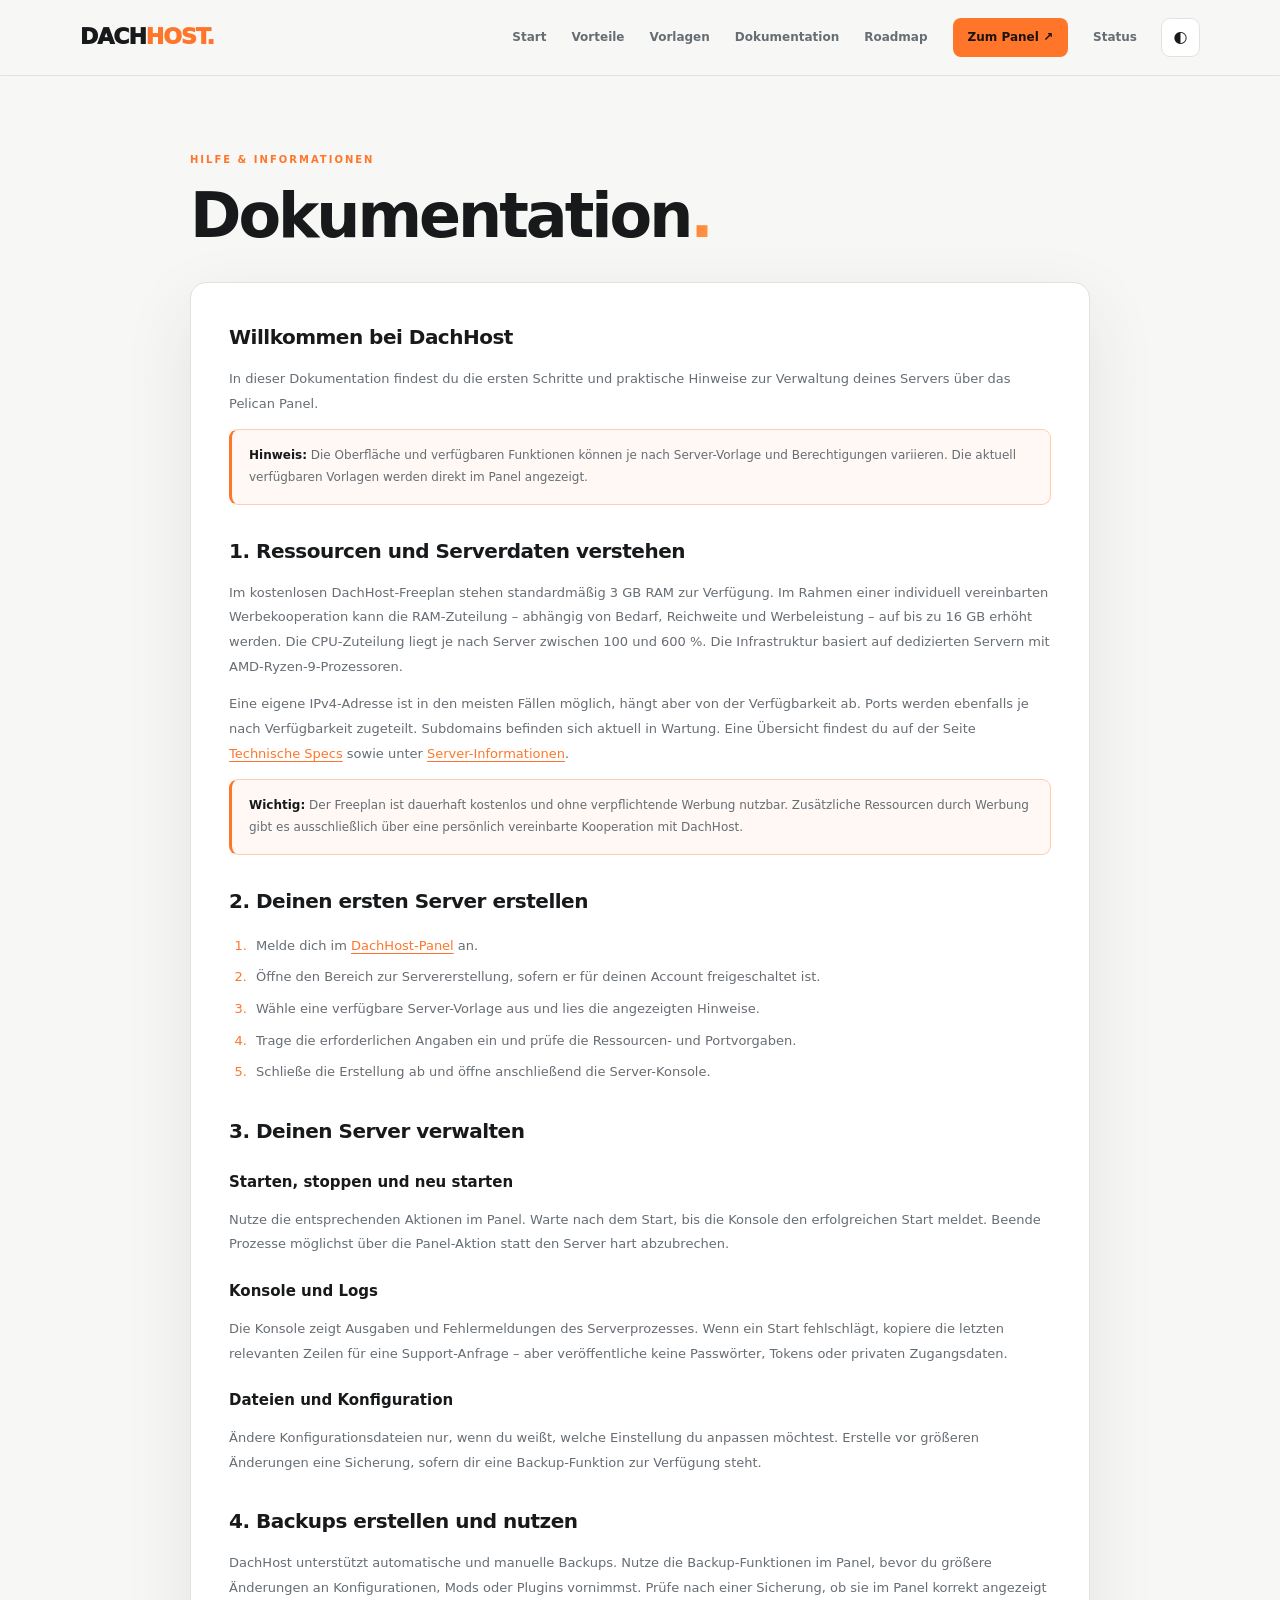
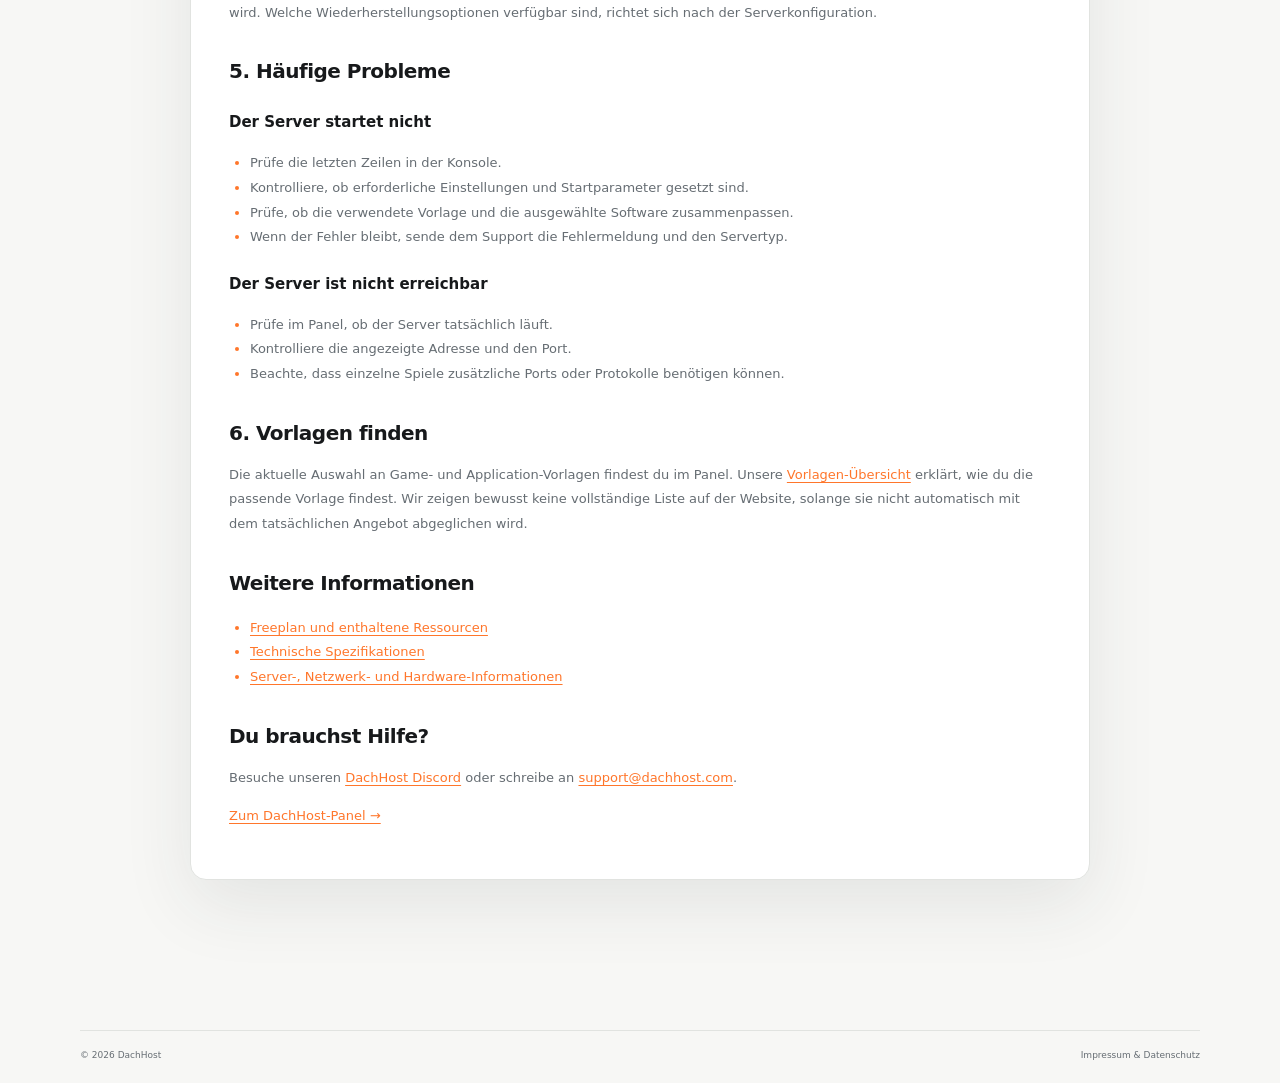
==== docs/index.html @ b63e8525 "Add clean URL route for docs" ====
<!doctype html>
<html lang="de" data-theme="auto">
<head>
  <meta charset="utf-8">
  <meta name="viewport" content="width=device-width, initial-scale=1">
  <meta name="theme-color" content="#111111">
  <meta name="description" content="Hilfe und Dokumentation für DachHost: Erfahre, wie du deinen Game-Server erstellst und über das Pelican Panel verwaltest.">
  <meta property="og:title" content="Dokumentation – DachHost">
  <meta property="og:description" content="Anleitungen und Hilfe rund um deinen DachHost-Server.">
  <title>Dokumentation – DachHost</title>
  <link rel="canonical" href="https://www.dachhost.com/docs/">
  <link rel="stylesheet" href="/style.css">
  <script>
    (() => {
      try {
        const saved = localStorage.getItem('dachhost-theme');
        document.documentElement.dataset.theme = saved === 'light' || saved === 'dark' ? saved : 'auto';
      } catch (_) {}
    })();
  </script>
</head>
<body>
  <a class="skip-link" href="#main">Zum Inhalt springen</a>
  <header class="site-header">
    <div class="container nav">
      <a class="logo" href="/" aria-label="DachHost Startseite">DACH<span>HOST</span><i>.</i></a>
      <nav id="primaryNav" aria-label="Hauptnavigation">
        <a href="/">Start</a><a href="/#vorteile">Vorteile</a><a href="/vorlagen/">Vorlagen</a><a href="/docs/" aria-current="page">Dokumentation</a><a href="/roadmap/">Roadmap</a>
        <a class="nav-cta" href="https://panel.dachhost.com">Zum Panel <span aria-hidden="true">↗</span></a>
      <a href="/status/">Status</a></nav>
      <div class="nav-tools">
        <button class="theme-toggle" id="themeToggle" type="button" aria-label="Farbschema wechseln" title="Farbschema wechseln">◐</button>
        <button class="menu-toggle" id="menuToggle" type="button" aria-label="Menü öffnen" aria-controls="primaryNav" aria-expanded="false">☰</button>
      </div>
    </div>
  </header>
  <main id="main" class="container content-page">
    <div class="eyebrow">HILFE & INFORMATIONEN</div>
    <h1>Dokumentation<span class="gradient-text">.</span></h1>
    <div class="content-panel">
      <h2>Willkommen bei DachHost</h2>
      <p>In dieser Dokumentation findest du die ersten Schritte und praktische Hinweise zur Verwaltung deines Servers über das Pelican Panel.</p>
      <div class="notice"><strong>Hinweis:</strong> Die Oberfläche und verfügbaren Funktionen können je nach Server-Vorlage und Berechtigungen variieren. Die aktuell verfügbaren Vorlagen werden direkt im Panel angezeigt.</div>
      <h2>1. Ressourcen und Serverdaten verstehen</h2>
      <p>Im kostenlosen DachHost-Freeplan stehen standardmäßig 3 GB RAM zur Verfügung. Im Rahmen einer individuell vereinbarten Werbekooperation kann die RAM-Zuteilung – abhängig von Bedarf, Reichweite und Werbeleistung – auf bis zu 16 GB erhöht werden. Die CPU-Zuteilung liegt je nach Server zwischen 100 und 600 %. Die Infrastruktur basiert auf dedizierten Servern mit AMD-Ryzen-9-Prozessoren.</p>
      <p>Eine eigene IPv4-Adresse ist in den meisten Fällen möglich, hängt aber von der Verfügbarkeit ab. Ports werden ebenfalls je nach Verfügbarkeit zugeteilt. Subdomains befinden sich aktuell in Wartung. Eine Übersicht findest du auf der Seite <a href="/specs/">Technische Specs</a> sowie unter <a href="/info/">Server-Informationen</a>.</p>
      <div class="notice"><strong>Wichtig:</strong> Der Freeplan ist dauerhaft kostenlos und ohne verpflichtende Werbung nutzbar. Zusätzliche Ressourcen durch Werbung gibt es ausschließlich über eine persönlich vereinbarte Kooperation mit DachHost.</div>
      <h2>2. Deinen ersten Server erstellen</h2>
      <ol>
        <li>Melde dich im <a href="https://panel.dachhost.com">DachHost-Panel</a> an.</li>
        <li>Öffne den Bereich zur Servererstellung, sofern er für deinen Account freigeschaltet ist.</li>
        <li>Wähle eine verfügbare Server-Vorlage aus und lies die angezeigten Hinweise.</li>
        <li>Trage die erforderlichen Angaben ein und prüfe die Ressourcen- und Portvorgaben.</li>
        <li>Schließe die Erstellung ab und öffne anschließend die Server-Konsole.</li>
      </ol>
      <h2>3. Deinen Server verwalten</h2>
      <h3>Starten, stoppen und neu starten</h3>
      <p>Nutze die entsprechenden Aktionen im Panel. Warte nach dem Start, bis die Konsole den erfolgreichen Start meldet. Beende Prozesse möglichst über die Panel-Aktion statt den Server hart abzubrechen.</p>
      <h3>Konsole und Logs</h3>
      <p>Die Konsole zeigt Ausgaben und Fehlermeldungen des Serverprozesses. Wenn ein Start fehlschlägt, kopiere die letzten relevanten Zeilen für eine Support-Anfrage – aber veröffentliche keine Passwörter, Tokens oder privaten Zugangsdaten.</p>
      <h3>Dateien und Konfiguration</h3>
      <p>Ändere Konfigurationsdateien nur, wenn du weißt, welche Einstellung du anpassen möchtest. Erstelle vor größeren Änderungen eine Sicherung, sofern dir eine Backup-Funktion zur Verfügung steht.</p>
      <h2>4. Backups erstellen und nutzen</h2>
      <p>DachHost unterstützt automatische und manuelle Backups. Nutze die Backup-Funktionen im Panel, bevor du größere Änderungen an Konfigurationen, Mods oder Plugins vornimmst. Prüfe nach einer Sicherung, ob sie im Panel korrekt angezeigt wird. Welche Wiederherstellungsoptionen verfügbar sind, richtet sich nach der Serverkonfiguration.</p>
      <h2>5. Häufige Probleme</h2>
      <h3>Der Server startet nicht</h3>
      <ul>
        <li>Prüfe die letzten Zeilen in der Konsole.</li>
        <li>Kontrolliere, ob erforderliche Einstellungen und Startparameter gesetzt sind.</li>
        <li>Prüfe, ob die verwendete Vorlage und die ausgewählte Software zusammenpassen.</li>
        <li>Wenn der Fehler bleibt, sende dem Support die Fehlermeldung und den Servertyp.</li>
      </ul>
      <h3>Der Server ist nicht erreichbar</h3>
      <ul>
        <li>Prüfe im Panel, ob der Server tatsächlich läuft.</li>
        <li>Kontrolliere die angezeigte Adresse und den Port.</li>
        <li>Beachte, dass einzelne Spiele zusätzliche Ports oder Protokolle benötigen können.</li>
      </ul>
      <h2>6. Vorlagen finden</h2>
      <p>Die aktuelle Auswahl an Game- und Application-Vorlagen findest du im Panel. Unsere <a href="/vorlagen/">Vorlagen-Übersicht</a> erklärt, wie du die passende Vorlage findest. Wir zeigen bewusst keine vollständige Liste auf der Website, solange sie nicht automatisch mit dem tatsächlichen Angebot abgeglichen wird.</p>
      <h2>Weitere Informationen</h2>
      <ul>
        <li><a href="/server/freeplan/">Freeplan und enthaltene Ressourcen</a></li>
        <li><a href="/specs/">Technische Spezifikationen</a></li>
        <li><a href="/info/">Server-, Netzwerk- und Hardware-Informationen</a></li>
      </ul>
      <h2>Du brauchst Hilfe?</h2>
      <p>Besuche unseren <a href="https://discord.gg/H95r4yZNXF" target="_blank" rel="noopener noreferrer">DachHost Discord</a> oder schreibe an <a href="mailto:support@dachhost.com">support@dachhost.com</a>.</p>
      <p><a href="https://panel.dachhost.com">Zum DachHost-Panel →</a></p>
    </div>
  </main>
  <footer class="footer">
    <div class="container footer-bottom"><span>© 2026 DachHost</span><a href="/legal/">Impressum & Datenschutz</a></div>
  </footer>
  <script>
    (() => {
      const root = document.documentElement;
      const themeButton = document.getElementById('themeToggle');
      const menuButton = document.getElementById('menuToggle');
      const nav = document.getElementById('primaryNav');
      themeButton.addEventListener('click', () => {
        const current = root.dataset.theme || 'auto';
        const next = current === 'dark' ? 'light' : current === 'light' ? 'auto' : 'dark';
        root.dataset.theme = next;
        try {
          if (next === 'auto') localStorage.removeItem('dachhost-theme');
          else localStorage.setItem('dachhost-theme', next);
        } catch (_) {}
      });
      menuButton.addEventListener('click', () => {
        const isOpen = nav.classList.toggle('open');
        menuButton.setAttribute('aria-expanded', String(isOpen));
        menuButton.setAttribute('aria-label', isOpen ? 'Menü schließen' : 'Menü öffnen');
      });
      nav.addEventListener('click', event => {
        if (event.target.closest('a') && nav.classList.contains('open')) {
          nav.classList.remove('open');
          menuButton.setAttribute('aria-expanded', 'false');
          menuButton.setAttribute('aria-label', 'Menü öffnen');
        }
      });
    })();
  </script>
</body>
</html>
---- style.css ----
:root {
  color-scheme: dark;
  --bg: #0b0c0e;
  --surface: #131518;
  --surface-2: #1b1e22;
  --surface-3: #22262b;
  --text: #f6f5f2;
  --muted: #a1a5aa;
  --line: #2b2e33;
  --orange: #ff762b;
  --orange-2: #ff9b4a;
  --header: rgba(11, 12, 14, .88);
  --shadow: 0 24px 70px #0006;
  --content-width: 1120px;
}
:root[data-theme="light"] {
  color-scheme: light;
  --bg: #f7f7f5;
  --surface: #fff;
  --surface-2: #f0f1ef;
  --surface-3: #e8eae7;
  --text: #17191b;
  --muted: #666d73;
  --line: #e1e3e0;
  --header: rgba(247, 247, 245, .9);
  --shadow: 0 24px 70px #29313a18;
}
@media (prefers-color-scheme: light) {
  :root[data-theme="auto"] {
    color-scheme: light;
    --bg: #f7f7f5;
    --surface: #fff;
    --surface-2: #f0f1ef;
    --surface-3: #e8eae7;
    --text: #17191b;
    --muted: #666d73;
    --line: #e1e3e0;
    --header: rgba(247, 247, 245, .9);
    --shadow: 0 24px 70px #29313a18;
  }
}
* { box-sizing: border-box; }
html { scroll-behavior: smooth; scroll-padding-top: 92px; }
body {
  margin: 0;
  background: var(--bg);
  color: var(--text);
  font-family: Inter, ui-sans-serif, system-ui, -apple-system, BlinkMacSystemFont, "Segoe UI", sans-serif;
  line-height: 1.65;
  transition: background .2s, color .2s;
}
a { color: inherit; text-decoration: none; }
button, input, textarea, select { font: inherit; }
button, a { -webkit-tap-highlight-color: transparent; }
a:focus-visible, button:focus-visible, summary:focus-visible {
  outline: 3px solid var(--orange-2);
  outline-offset: 4px;
}
.container { width: min(var(--content-width), calc(100% - 44px)); margin-inline: auto; }
.skip-link {
  position: absolute; left: 12px; top: -60px; z-index: 20;
  padding: 10px 14px; border-radius: 8px; background: var(--orange); color: #1b130e; font-weight: 800;
}
.skip-link:focus { top: 12px; }
.logo { font-size: 22px; font-weight: 950; letter-spacing: -1px; white-space: nowrap; }
.logo span, .logo i { color: var(--orange); font-style: normal; }
.site-header {
  height: 76px; position: sticky; top: 0; z-index: 10;
  background: var(--header); backdrop-filter: blur(16px);
  border-bottom: 1px solid var(--line);
}
.nav { height: 100%; display: flex; align-items: center; gap: 24px; }
.nav nav { margin-left: auto; display: flex; align-items: center; gap: 25px; }
.nav nav a { font-size: 12px; font-weight: 750; color: var(--muted); transition: color .18s, background .18s; }
.nav nav a:hover { color: var(--text); }
.nav nav .nav-cta { background: var(--orange); color: #1b130e; padding: 10px 15px; border-radius: 8px; }
.nav nav .nav-cta:hover { background: var(--orange-2); color: #1b130e; }
.nav-tools { display: flex; align-items: center; gap: 9px; }
.theme-toggle, .menu-toggle {
  width: 39px; height: 39px; border: 1px solid var(--line); border-radius: 9px;
  background: var(--surface); color: var(--text); cursor: pointer;
}
.menu-toggle { display: none; }
.hero {
  min-height: 600px; display: grid; grid-template-columns: 1.02fr .98fr;
  align-items: center; gap: 42px; padding-block: 76px;
}
.eyebrow { font-size: 10px; letter-spacing: 2px; color: var(--orange); font-weight: 900; }
.eyebrow-mark { font-size: 13px; }
h1 { font-size: clamp(54px, 6.5vw, 82px); letter-spacing: -5px; line-height: .99; margin: 24px 0; }
.gradient-text {
  background: linear-gradient(100deg, var(--orange), var(--orange-2));
  color: transparent; -webkit-background-clip: text; background-clip: text;
}
.lead { max-width: 535px; color: var(--muted); font-size: 15px; line-height: 1.9; }
.actions { display: flex; gap: 12px; flex-wrap: wrap; margin-top: 28px; }
.button {
  display: inline-flex; align-items: center; justify-content: center; gap: 12px;
  min-height: 46px; padding: 12px 18px; border-radius: 9px;
  font-size: 12px; font-weight: 850; transition: transform .18s, background .18s, border-color .18s;
}
.button:hover { transform: translateY(-2px); }
.primary { background: var(--orange); color: #1b130e; }
.primary:hover { background: var(--orange-2); }
.secondary { background: var(--surface); border: 1px solid var(--line); }
.secondary:hover { border-color: var(--orange); }
.note { font-size: 11px; color: var(--muted); margin-top: 22px; }
.note > span { color: var(--orange); font-weight: 900; }
.note b { color: var(--orange); padding-inline: 8px; }
.hero-art { min-height: 380px; display: grid; place-items: center; position: relative; isolation: isolate; }
.orbit { position: absolute; border: 1px solid #ff762b30; border-radius: 50%; z-index: -1; }
.orbit-one { width: 420px; height: 280px; transform: rotate(-24deg); }
.orbit-two { width: 350px; height: 235px; transform: rotate(28deg); border-color: #ff9b4a20; }
.server-card {
  position: relative; width: min(350px, 90%); padding: 22px;
  border: 1px solid #ffffff24; border-radius: 16px;
  background: linear-gradient(145deg, #252930, #101215);
  box-shadow: 0 30px 90px #0008, 0 0 65px #ff762b20;
  color: #f6f5f2; text-align: center; transform: rotate(-4deg);
}
.server-top, .server-bottom { display: flex; justify-content: space-between; gap: 8px; font-size: 8px; letter-spacing: 1px; color: #9ba0a7; }
.server-top b { color: var(--orange-2); }
.window-dots { color: #ff8c56; letter-spacing: 2px; }
.server-mark { font-size: 68px; font-weight: 950; letter-spacing: -7px; margin: 31px 0 4px; }
.server-mark span { color: var(--orange); }
.server-card strong { display: block; font-size: 12px; letter-spacing: 2px; }
.server-card small { color: #9ba0a7; }
.server-metrics { display: flex; justify-content: center; align-items: end; gap: 7px; height: 42px; margin: 22px 0; }
.server-metrics span { width: 8px; border-radius: 4px 4px 1px 1px; background: linear-gradient(var(--orange-2), var(--orange)); }
.server-metrics span:nth-child(1), .server-metrics span:nth-child(7) { height: 35%; }
.server-metrics span:nth-child(2), .server-metrics span:nth-child(5) { height: 65%; }
.server-metrics span:nth-child(3), .server-metrics span:nth-child(8) { height: 48%; }
.server-metrics span:nth-child(4), .server-metrics span:nth-child(6) { height: 100%; }
.server-bottom { border-top: 1px solid #ffffff25; padding-top: 14px; }
.server-bottom b { color: #9ba0a7; font-size: 7px; }
.float-tag {
  position: absolute; right: 0; top: 34px; background: var(--surface);
  border: 1px solid var(--line); padding: 11px 15px; border-radius: 8px;
  box-shadow: var(--shadow); font-size: 10px; font-weight: 900;
}
.float-tag span { color: var(--orange); }
.secondary-tag { right: auto; left: 0; top: auto; bottom: 28px; color: var(--muted); font-size: 9px; }
.trust-strip { border-block: 1px solid var(--line); background: var(--surface); }
.trust-inner { min-height: 78px; display: flex; justify-content: space-between; align-items: center; gap: 18px; flex-wrap: wrap; }
.trust-inner span { font-size: 9px; letter-spacing: 1px; color: var(--muted); }
.trust-inner b { font-size: 10px; letter-spacing: 1px; }
.trust-inner i { font-style: normal; color: var(--orange); }
.section { padding-block: 100px; }
.section-alt { background: var(--surface); border-block: 1px solid var(--line); padding-block: 92px; }
.section-heading { display: flex; align-items: end; justify-content: space-between; gap: 30px; margin-bottom: 36px; }
.section h2, .cta h2, .content-page > h1 {
  font-size: clamp(34px, 4vw, 48px); letter-spacing: -2px; line-height: 1.12; margin: 12px 0;
}
.section-heading p { max-width: 360px; color: var(--muted); font-size: 13px; }
.feature-grid { display: grid; grid-template-columns: repeat(3, 1fr); gap: 15px; }
.feature-card {
  padding: 25px; border: 1px solid var(--line); border-radius: 13px;
  background: var(--surface); min-height: 215px; transition: transform .18s, border-color .18s;
}
.feature-card:hover { transform: translateY(-3px); border-color: #ff762b75; }
.feature-icon {
  width: 42px; height: 42px; display: grid; place-items: center;
  border-radius: 11px; background: #ff762b18; color: var(--orange);
  font-size: 22px; font-weight: 900;
}
.feature-card h3 { font-size: 17px; margin: 19px 0 7px; }
.feature-card p, .step-card p { font-size: 12px; color: var(--muted); line-height: 1.85; margin: 0; }
.fine-print { font-size: 10px; color: var(--muted); margin-top: 20px; }
.steps-grid { display: grid; grid-template-columns: repeat(4, 1fr); gap: 14px; }
.step-card { padding: 23px; border: 1px solid var(--line); border-radius: 12px; background: var(--bg); }
.step-number { display: inline-block; color: var(--orange); font-size: 11px; font-weight: 950; letter-spacing: 1px; }
.step-card h3 { font-size: 16px; margin: 17px 0 8px; }
.offer-grid { display: grid; grid-template-columns: repeat(3, 1fr); gap: 16px; }
.offer-card {
  padding: 25px; border: 1px solid var(--line); border-radius: 13px;
  background: var(--surface); min-height: 340px; display: flex; flex-direction: column;
}
.offer-card.featured { border-color: #ff762b80; background: linear-gradient(150deg, #ff762b18, var(--surface) 60%); }
.offer-card small { color: var(--orange); font-size: 9px; letter-spacing: 1.4px; font-weight: 900; }
.offer-card h3 { font-size: 23px; margin: 25px 0 8px; }
.offer-card p, .offer-card li { font-size: 12px; color: var(--muted); line-height: 1.8; }
.offer-card ul { padding-left: 17px; margin: 12px 0 20px; }
.offer-card li::marker { color: var(--orange); }
.offer-card > a { margin-top: auto; border-top: 1px solid var(--line); padding-top: 15px; font-size: 11px; font-weight: 900; }
.offer-card > a:hover, .text-link:hover { color: var(--orange); }
.faq-layout { display: grid; grid-template-columns: .8fr 1.2fr; gap: 70px; }
.muted-copy { color: var(--muted); font-size: 13px; line-height: 1.9; max-width: 350px; }
.text-link { display: inline-block; margin-top: 14px; color: var(--orange); font-size: 12px; font-weight: 850; }
.faq-list { border-top: 1px solid var(--line); }
.faq-list details { border-bottom: 1px solid var(--line); padding: 18px 0; }
.faq-list summary { cursor: pointer; list-style: none; font-size: 13px; font-weight: 800; }
.faq-list summary::-webkit-details-marker { display: none; }
.faq-list summary::after { content: "+"; float: right; color: var(--orange); font-size: 18px; line-height: 1; }
.faq-list details[open] summary::after { content: "−"; }
.faq-list details p { margin: 12px 25px 0 0; color: var(--muted); font-size: 12px; line-height: 1.8; }
.faq-list details a { color: var(--orange); text-decoration: underline; text-underline-offset: 3px; }
.cta { padding: 65px 0; background: var(--surface); border-block: 1px solid var(--line); }
.cta-inner { display: flex; justify-content: space-between; align-items: center; gap: 25px; }
.cta h2 { margin-bottom: 0; }
.cta p { color: var(--muted); font-size: 12px; margin-bottom: 0; }
.footer { padding: 50px 0 20px; }
.footer-main { display: flex; justify-content: space-between; gap: 40px; padding-bottom: 40px; }
.footer-brand p { font-size: 11px; color: var(--muted); }
.footer-discord { display: inline-block; margin-top: 8px; color: var(--orange); font-size: 11px; font-weight: 800; }
.footer-links { display: flex; gap: 55px; }
.footer-links div { display: grid; gap: 10px; align-content: start; }
.footer-links b { font-size: 9px; letter-spacing: 1px; }
.footer-links a { font-size: 11px; color: var(--muted); }
.footer-links a:hover { color: var(--orange); }
.footer-bottom {
  border-top: 1px solid var(--line); padding-top: 17px; font-size: 9px; color: var(--muted);
  display: flex; justify-content: space-between; gap: 12px;
}
.footer-bottom i { color: var(--orange); font-style: normal; }

/* Shared content-page styles: documentation and legal pages */
.content-page { max-width: 900px; padding-top: 76px; padding-bottom: 100px; min-height: calc(100vh - 190px); }
.content-page > h1 { font-size: clamp(42px, 6vw, 62px); letter-spacing: -3px; margin: 12px 0 32px; }
.content-panel {
  padding: clamp(22px, 4vw, 38px); border: 1px solid var(--line);
  border-radius: 16px; background: var(--surface); box-shadow: var(--shadow);
}
.content-panel h2 { font-size: 20px; letter-spacing: -.5px; margin: 30px 0 10px; }
.content-panel h2:first-child { margin-top: 0; }
.content-panel h3 { font-size: 15px; margin: 22px 0 8px; }
.content-panel p, .content-panel li { color: var(--muted); font-size: 13px; line-height: 1.9; }
.content-panel ul { padding-left: 21px; }
.content-panel li::marker { color: var(--orange); }
.content-panel a { color: var(--orange); text-decoration: underline; text-underline-offset: 3px; }
.notice {
  padding: 15px 17px; border: 1px solid #ff762b55; border-left: 3px solid var(--orange);
  border-radius: 9px; background: #ff762b0d; color: var(--muted); font-size: 12px; line-height: 1.8;
}
.notice strong { color: var(--text); }
@media (max-width: 980px) {
  .nav nav { gap: 16px; }
  .nav nav a { font-size: 11px; }
  .hero { gap: 20px; }
  .trust-inner { justify-content: center; padding-block: 18px; }
  .trust-inner span { width: 100%; text-align: center; }
  .feature-grid { grid-template-columns: repeat(2, 1fr); }
  .steps-grid { grid-template-columns: repeat(2, 1fr); }
}
@media (max-width: 760px) {
  .hero { grid-template-columns: 1fr; padding-block: 60px; }
  .hero-copy { max-width: 620px; }
  .hero-art { min-height: 330px; }
  .section-heading { display: block; }
  .section-heading p { max-width: 520px; }
  .offer-grid { grid-template-columns: 1fr; }
  .offer-card { min-height: 0; }
  .faq-layout { grid-template-columns: 1fr; gap: 30px; }
  .footer-main { display: block; }
  .footer-links { margin-top: 30px; }
}
@media (max-width: 560px) {
  .container { width: calc(100% - 34px); }
  .site-header { height: 70px; }
  .nav { gap: 12px; }
  .nav nav {
    display: none; position: absolute; top: 69px; left: 0; right: 0;
    padding: 18px 22px 22px; background: var(--surface); border-bottom: 1px solid var(--line);
    box-shadow: var(--shadow); flex-direction: column; align-items: stretch; gap: 0;
  }
  .nav nav.open { display: flex; }
  .nav nav a { padding: 12px 4px; font-size: 13px; }
  .nav nav .nav-cta { text-align: center; margin-top: 8px; }
  .nav-tools { margin-left: auto; }
  .menu-toggle { display: block; }
  h1 { font-size: clamp(48px, 13vw, 60px); letter-spacing: -3px; }
  .hero { padding-block: 48px 35px; }
  .hero-art { min-height: 285px; }
  .orbit-one { width: 320px; height: 220px; }
  .orbit-two { width: 270px; height: 185px; }
  .server-card { width: min(290px, 90%); }
  .float-tag { right: -3px; top: 12px; }
  .secondary-tag { left: -3px; right: auto; top: auto; bottom: 5px; }
  .trust-inner { gap: 12px; }
  .trust-inner b { font-size: 8px; }
  .section { padding-block: 70px; }
  .section-alt { padding-block: 68px; }
  .feature-grid, .steps-grid { grid-template-columns: 1fr; }
  .feature-card { min-height: 0; }
  .cta-inner { display: block; }
  .cta .button { margin-top: 22px; }
  .footer-links { display: grid; grid-template-columns: 1fr 1fr; gap: 25px; }
  .footer-bottom { flex-direction: column; }
  .content-page { padding-top: 55px; padding-bottom: 70px; }
  .content-page > h1 { font-size: 45px; letter-spacing: -2px; }
}
@media (prefers-reduced-motion: reduce) {
  html { scroll-behavior: auto; }
  *, *::before, *::after { transition-duration: .01ms !important; animation-duration: .01ms !important; animation-iteration-count: 1 !important; }
}
/* Documentation lists and catalog components */
.content-panel ol { padding-left: 22px; }
.content-panel ol li { padding-left: 5px; margin: 7px 0; }
.catalog-intro { max-width: 720px; color: var(--muted); }
.catalog-grid { display: grid; grid-template-columns: repeat(2, 1fr); gap: 15px; margin-top: 28px; }
.catalog-card { padding: 24px; border: 1px solid var(--line); border-radius: 13px; background: var(--surface); }
.catalog-card .feature-icon { margin-bottom: 16px; }
.catalog-card h2 { margin: 0 0 8px; font-size: 18px; }
.catalog-card p { margin: 0; color: var(--muted); font-size: 12px; line-height: 1.85; }
.catalog-steps { display: grid; grid-template-columns: repeat(3, 1fr); gap: 12px; margin-top: 25px; }
.catalog-step { padding: 18px; border: 1px solid var(--line); border-radius: 11px; background: var(--bg); }
.catalog-step b { display: block; color: var(--orange); font-size: 11px; margin-bottom: 7px; }
.catalog-step span { color: var(--muted); font-size: 12px; line-height: 1.75; }
@media (max-width: 560px) { .catalog-grid, .catalog-steps { grid-template-columns: 1fr; } }

/* Search and category filters on the template guide */
.catalog-tools { margin-top: 28px; padding: 20px; border: 1px solid var(--line); border-radius: 13px; background: var(--surface); }
.catalog-search-label { display: block; margin-bottom: 8px; font-size: 12px; font-weight: 800; }
.catalog-search { width: 100%; min-height: 46px; padding: 11px 14px; border: 1px solid var(--line); border-radius: 9px; background: var(--bg); color: var(--text); outline-offset: 3px; }
.catalog-search:focus { border-color: var(--orange); outline: 2px solid #ff762b35; }
.catalog-filters { display: flex; flex-wrap: wrap; gap: 8px; margin-top: 14px; }
.catalog-filter { padding: 8px 13px; border: 1px solid var(--line); border-radius: 999px; background: var(--bg); color: var(--muted); cursor: pointer; font-size: 11px; font-weight: 800; }
.catalog-filter:hover, .catalog-filter.active { border-color: var(--orange); color: var(--text); background: #ff762b16; }
.catalog-result { color: var(--muted); font-size: 11px; margin: 13px 2px 0; }
.catalog-card[hidden] { display: none; }
.catalog-empty { margin: 18px 0; padding: 24px; border: 1px dashed var(--line); border-radius: 12px; color: var(--muted); text-align: center; font-size: 13px; }


/* Keep the navigation usable on tablets before switching to the mobile menu */
@media (max-width: 760px) {
  .nav nav {
    display: none;
    position: absolute;
    top: 75px;
    left: 0;
    right: 0;
    padding: 18px 22px 22px;
    background: var(--surface);
    border-bottom: 1px solid var(--line);
    box-shadow: var(--shadow);
    flex-direction: column;
    align-items: stretch;
    gap: 0;
  }
  .nav nav.open { display: flex; }
  .nav nav a { padding: 12px 4px; font-size: 13px; }
  .nav nav .nav-cta { text-align: center; margin-top: 8px; }
  .nav-tools { margin-left: auto; }
  .menu-toggle { display: inline-flex; }
}


/* Roadmap page */
.roadmap-intro { max-width: 760px; color: var(--muted); font-size: 15px; line-height: 1.9; }
.roadmap-notice { margin-top: 22px; }
.roadmap-section { margin-top: 54px; }
.roadmap-section-heading { display: flex; align-items: end; justify-content: space-between; gap: 16px; margin-bottom: 20px; }
.roadmap-section-heading h2 { margin: 8px 0 0; font-size: clamp(25px, 4vw, 34px); letter-spacing: -1px; }
.roadmap-count { color: var(--muted); font-size: 11px; }
.roadmap-grid { display: grid; grid-template-columns: repeat(3, minmax(0, 1fr)); gap: 14px; }
.roadmap-card { min-width: 0; padding: 22px; border: 1px solid var(--line); border-radius: 14px; background: var(--surface); }
.roadmap-card-top { display: flex; align-items: center; justify-content: space-between; gap: 10px; margin-bottom: 18px; }
.roadmap-icon { display: grid; place-items: center; width: 38px; height: 38px; border-radius: 10px; background: #ff762b16; color: var(--orange); font-size: 19px; }
.roadmap-status { padding: 5px 9px; border: 1px solid var(--line); border-radius: 999px; color: var(--muted); font-size: 10px; font-weight: 800; white-space: nowrap; }
.status-review { border-color: #ff762b55; color: var(--orange); }
.status-idea { background: var(--surface-2); }
.roadmap-card h3 { margin: 0 0 9px; font-size: 17px; letter-spacing: -.3px; }
.roadmap-card p { min-height: 92px; margin: 0; color: var(--muted); font-size: 12px; line-height: 1.85; }
.roadmap-meta { margin-top: 17px; padding-top: 13px; border-top: 1px solid var(--line); color: var(--muted); font-size: 10px; }
.roadmap-feedback { margin-top: 34px; }
.roadmap-feedback h2 { margin-top: 0; }
.roadmap-feedback .actions { margin-top: 18px; }
@media (max-width: 900px) { .roadmap-grid { grid-template-columns: repeat(2, minmax(0, 1fr)); } }
@media (max-width: 560px) { .roadmap-grid { grid-template-columns: 1fr; } .roadmap-card p { min-height: 0; } .roadmap-section-heading { align-items: start; flex-direction: column; } }
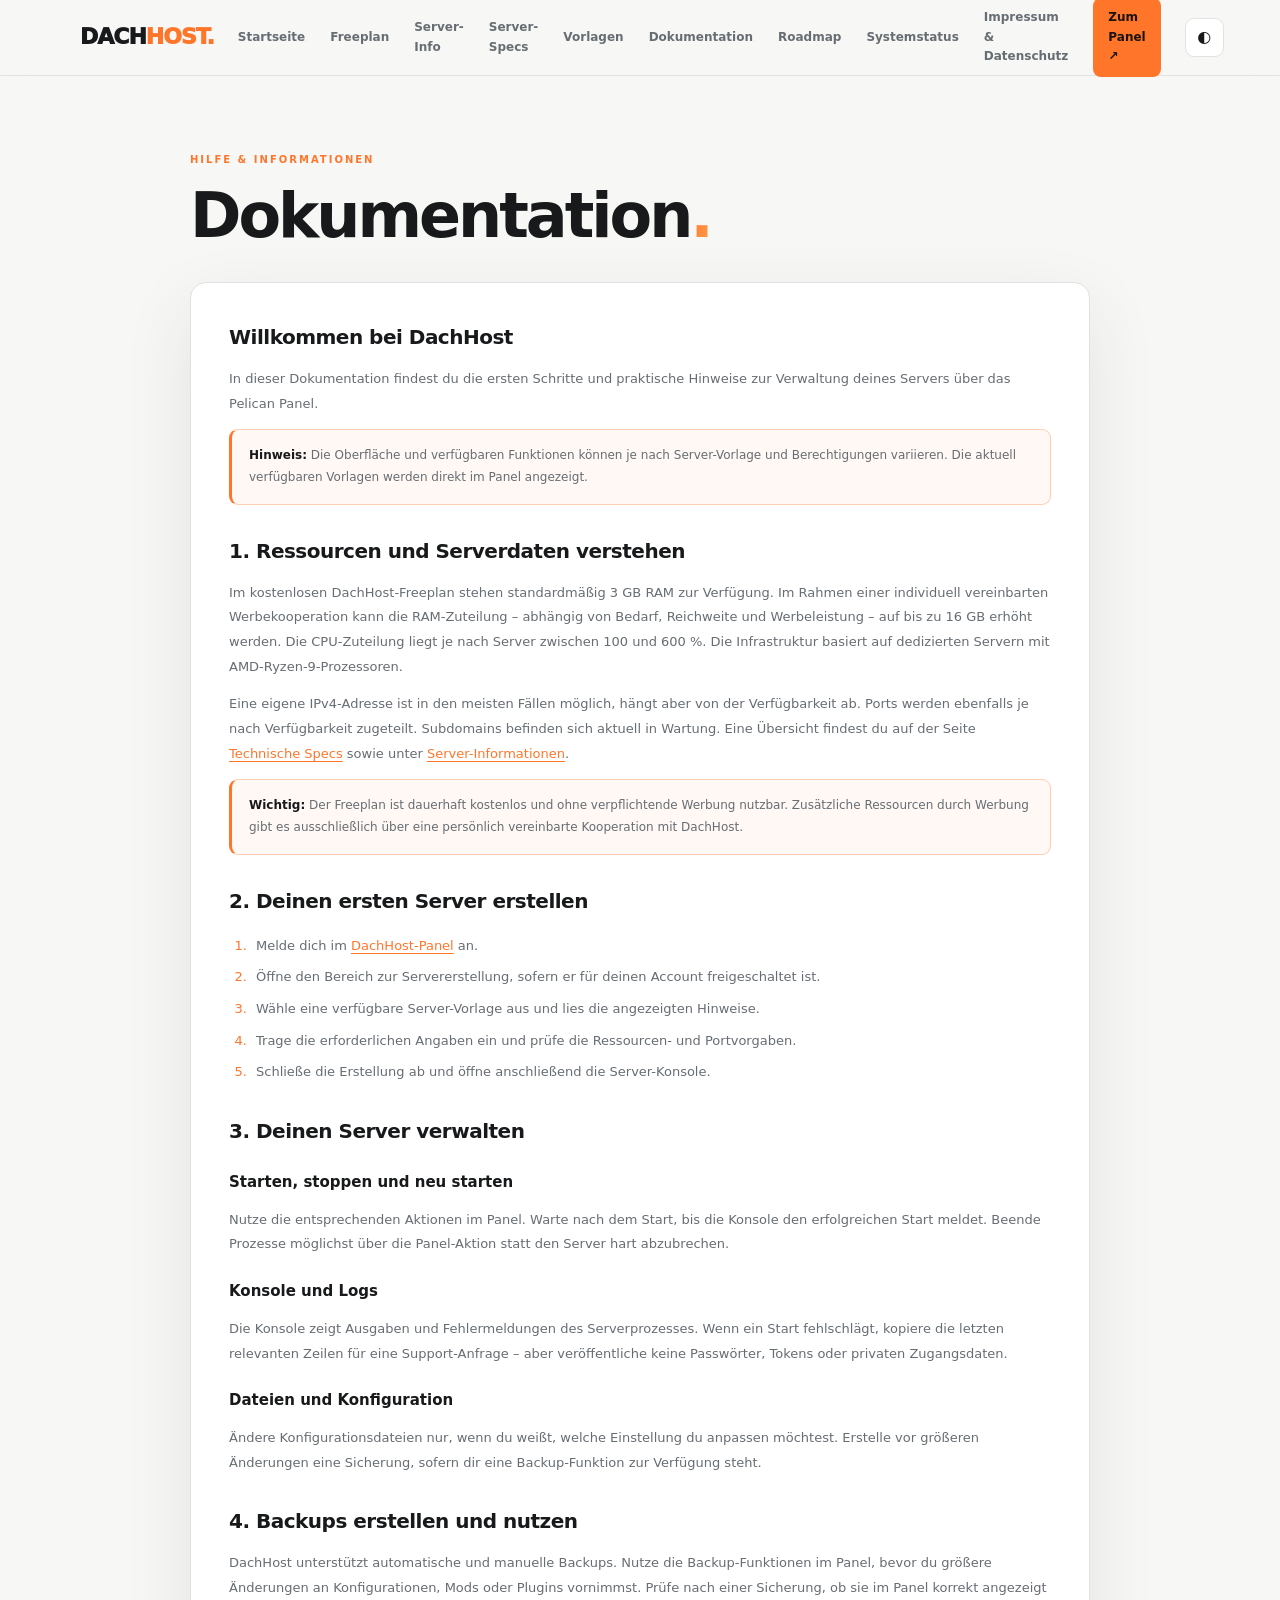
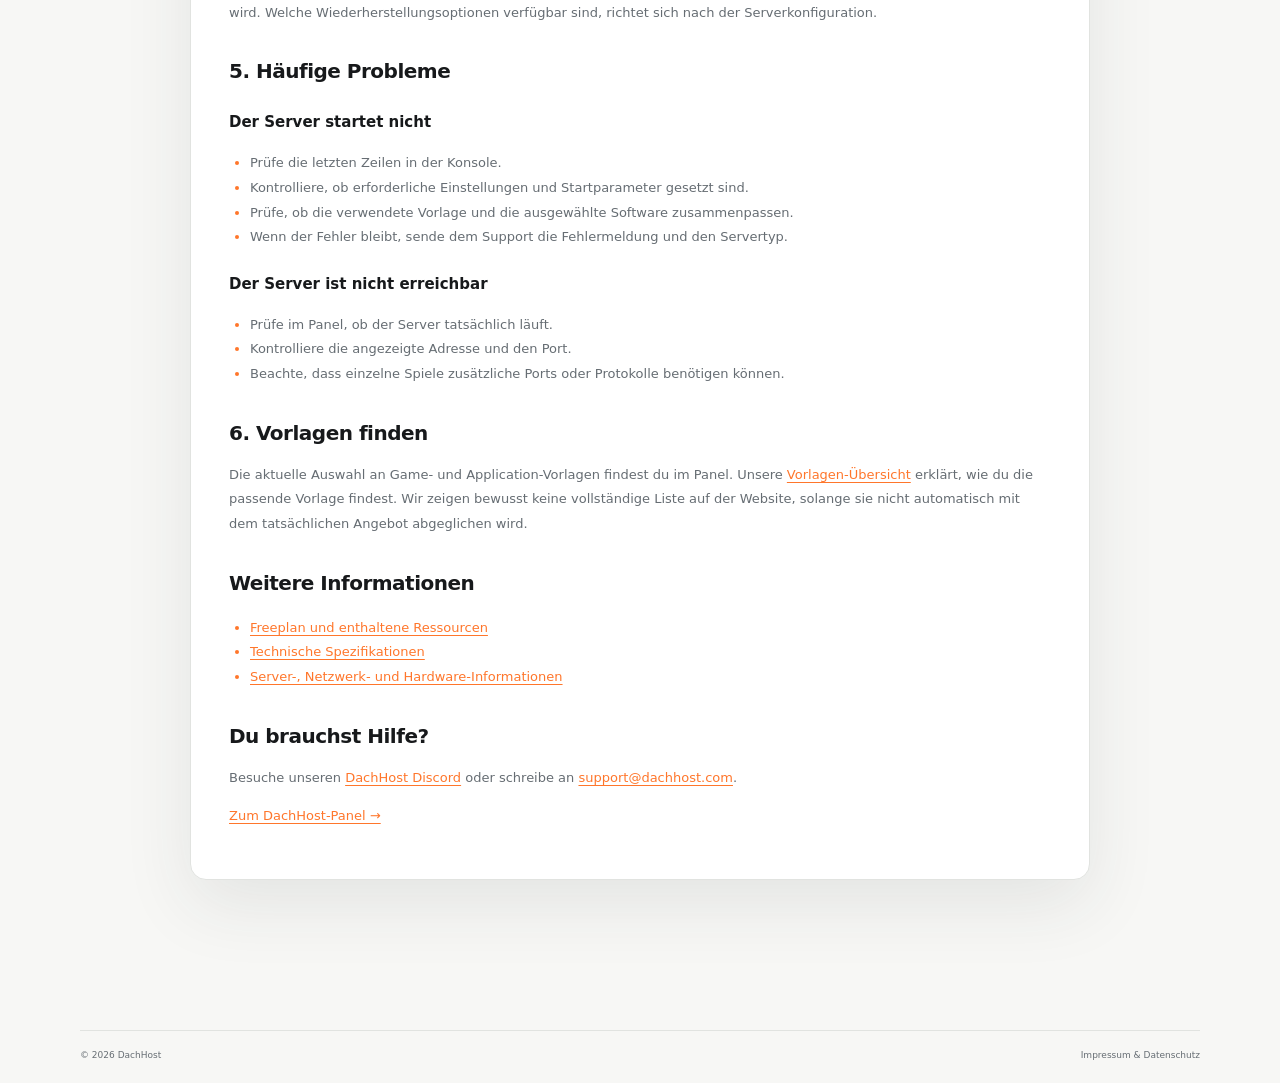
==== commit 1301e349: "Add complete site-wide hamburger navigation" ====
--- a/docs/index.html
+++ b/docs/index.html
@@ -25,9 +25,17 @@
     <div class="container nav">
       <a class="logo" href="/" aria-label="DachHost Startseite">DACH<span>HOST</span><i>.</i></a>
       <nav id="primaryNav" aria-label="Hauptnavigation">
-        <a href="/">Start</a><a href="/#vorteile">Vorteile</a><a href="/vorlagen/">Vorlagen</a><a href="/docs/" aria-current="page">Dokumentation</a><a href="/roadmap/">Roadmap</a>
-        <a class="nav-cta" href="https://panel.dachhost.com">Zum Panel <span aria-hidden="true">↗</span></a>
-      <a href="/status/">Status</a></nav>
+<a href="/">Startseite</a>
+<a href="/server/freeplan/">Freeplan</a>
+<a href="/info/">Server-Info</a>
+<a href="/specs/">Server-Specs</a>
+<a href="/vorlagen/">Vorlagen</a>
+<a href="/docs/">Dokumentation</a>
+<a href="/roadmap/">Roadmap</a>
+<a href="/status/">Systemstatus</a>
+<a href="/legal/">Impressum & Datenschutz</a>
+<a class="nav-cta" href="https://panel.dachhost.com">Zum Panel <span aria-hidden="true">↗</span></a>
+</nav>
       <div class="nav-tools">
         <button class="theme-toggle" id="themeToggle" type="button" aria-label="Farbschema wechseln" title="Farbschema wechseln">◐</button>
         <button class="menu-toggle" id="menuToggle" type="button" aria-label="Menü öffnen" aria-controls="primaryNav" aria-expanded="false">☰</button>
--- a/style.css
+++ b/style.css
@@ -366,3 +366,47 @@
 .roadmap-feedback .actions { margin-top: 18px; }
 @media (max-width: 900px) { .roadmap-grid { grid-template-columns: repeat(2, minmax(0, 1fr)); } }
 @media (max-width: 560px) { .roadmap-grid { grid-template-columns: 1fr; } .roadmap-card p { min-height: 0; } .roadmap-section-heading { align-items: start; flex-direction: column; } }
+
+/* Systemstatus */
+.status-incident{margin:28px 0;padding:clamp(22px,4vw,36px);border:1px solid rgba(239,68,68,.55);border-radius:22px;background:linear-gradient(135deg,rgba(127,29,29,.22),rgba(127,29,29,.06))}
+.status-incident-label{display:flex;align-items:center;gap:10px;color:#ef4444;font-size:.78rem;font-weight:800;letter-spacing:.12em}
+.status-pulse{width:10px;height:10px;border-radius:50%;background:#ef4444;box-shadow:0 0 0 6px rgba(239,68,68,.13)}
+.status-incident h2{margin:18px 0 10px;font-size:clamp(1.5rem,4vw,2.25rem)}
+.status-incident>p{max-width:760px;color:var(--muted,#a1a1aa);line-height:1.7}
+.status-meta{display:flex;flex-wrap:wrap;gap:12px 28px;margin-top:22px;font-size:.9rem}
+.status-service-row{display:flex;justify-content:space-between;align-items:center;gap:16px;padding:18px 0;border-bottom:1px solid var(--line,rgba(128,128,128,.2))}
+.status-service-row small{display:block;margin-top:5px;color:var(--muted,#a1a1aa)}
+.status-pill{flex:none;padding:7px 12px;border-radius:999px;background:rgba(239,68,68,.14);color:#ef4444;font-size:.75rem;font-weight:900;letter-spacing:.06em}
+.status-timeline{padding-left:22px}
+.status-timeline li{padding:4px 0 12px 6px}
+.status-timeline p{margin:6px 0;color:var(--muted,#a1a1aa)}
+.status-disclaimer{margin-top:28px;color:var(--muted,#a1a1aa);font-size:.86rem}
+
+/* Compact, responsive header navigation */
+@media (max-width: 1100px) {
+  .nav { gap: 14px; }
+  .nav nav { gap: 12px; }
+  .nav nav a { font-size: 10px; }
+}
+@media (max-width: 900px) {
+  .site-header { height: 72px; }
+  .nav nav {
+    display: none;
+    position: absolute;
+    top: 71px;
+    left: 0;
+    right: 0;
+    padding: 16px 22px 22px;
+    background: var(--surface);
+    border-bottom: 1px solid var(--line);
+    box-shadow: var(--shadow);
+    flex-direction: column;
+    align-items: stretch;
+    gap: 0;
+  }
+  .nav nav.open { display: flex; }
+  .nav nav a { padding: 12px 4px; font-size: 13px; }
+  .nav nav .nav-cta { text-align: center; margin-top: 8px; }
+  .nav-tools { margin-left: auto; }
+  .menu-toggle { display: inline-flex; align-items: center; justify-content: center; }
+}
